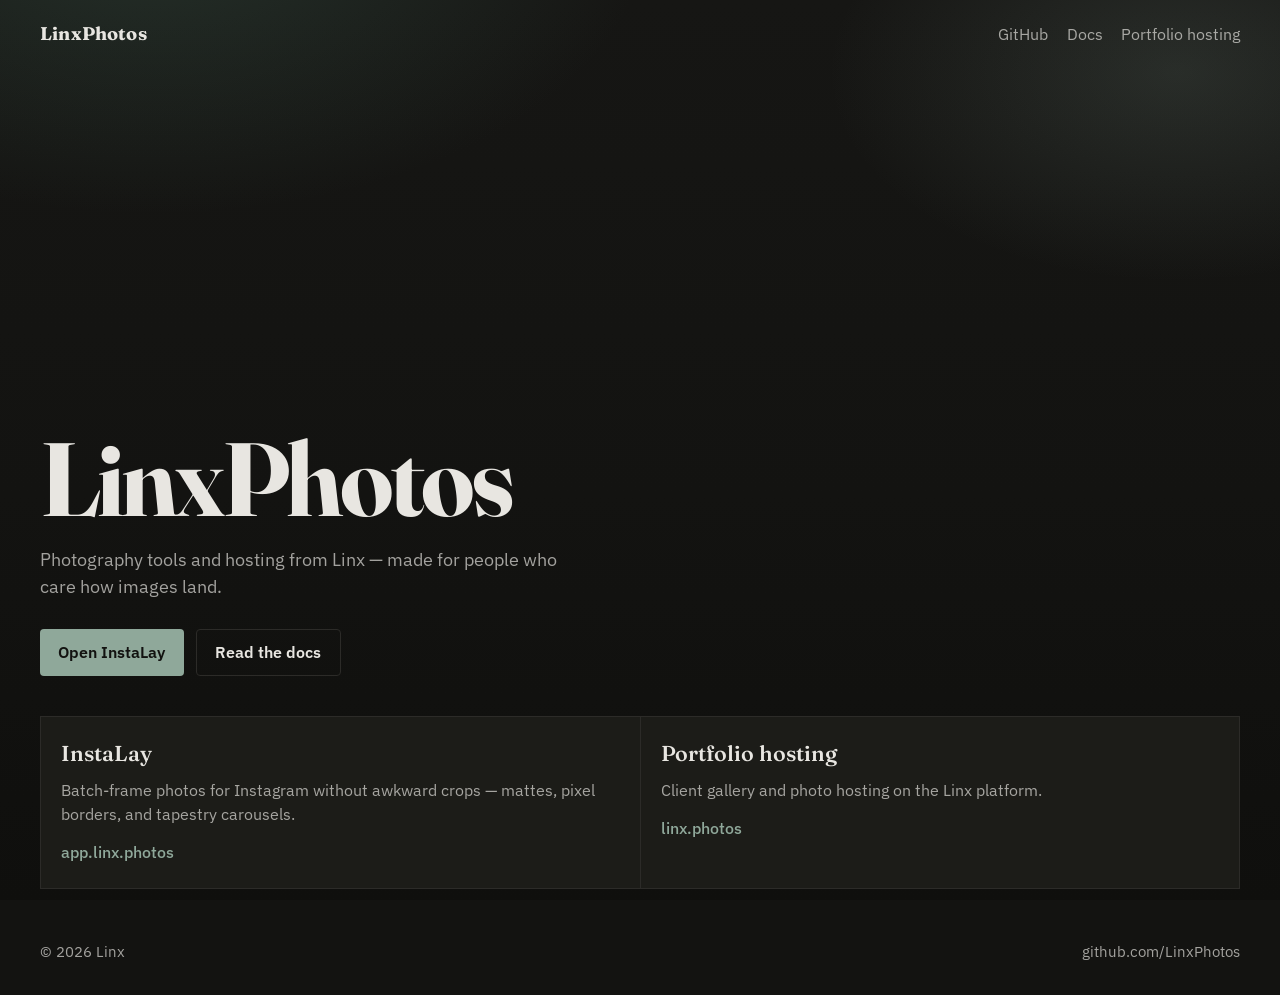
==== index.html @ cc9f1ec7 "Add LinxPhotos org homepage for GitHub Pages. Co-authored-by: Cursor <cursoragent@cursor.com>" ====
<!DOCTYPE html>
<html lang="en">
  <head>
    <meta charset="utf-8" />
    <meta name="viewport" content="width=device-width, initial-scale=1" />
    <meta
      name="description"
      content="LinxPhotos — photography tools and hosting from Linx."
    />
    <title>LinxPhotos</title>
    <link rel="icon" href="./favicon.svg" type="image/svg+xml" />
    <link rel="preconnect" href="https://fonts.googleapis.com" />
    <link rel="preconnect" href="https://fonts.gstatic.com" crossorigin />
    <link
      href="https://fonts.googleapis.com/css2?family=Fraunces:opsz,wght@9..144,560;9..144,700&family=IBM+Plex+Sans:wght@400;500;600&display=swap"
      rel="stylesheet"
    />
    <link rel="stylesheet" href="./styles.css" />
  </head>
  <body>
    <div class="atmosphere" aria-hidden="true"></div>
    <header class="top">
      <p class="mark">LinxPhotos</p>
      <nav>
        <a href="https://github.com/LinxPhotos">GitHub</a>
        <a href="https://docs.linx.photos/">Docs</a>
        <a href="https://linx.photos/">Portfolio hosting</a>
      </nav>
    </header>

    <main class="hero">
      <h1>LinxPhotos</h1>
      <p class="lede">
        Photography tools and hosting from Linx — made for people who care how
        images land.
      </p>
      <div class="cta">
        <a class="btn primary" href="https://app.linx.photos/">Open InstaLay</a>
        <a class="btn ghost" href="https://docs.linx.photos/">Read the docs</a>
      </div>
    </main>

    <section class="products" aria-label="Products">
      <article class="product">
        <h2>InstaLay</h2>
        <p>
          Batch-frame photos for Instagram without awkward crops — mattes,
          pixel borders, and tapestry carousels.
        </p>
        <a href="https://app.linx.photos/">app.linx.photos</a>
      </article>
      <article class="product">
        <h2>Portfolio hosting</h2>
        <p>
          Client gallery and photo hosting on the Linx platform.
        </p>
        <a href="https://linx.photos/">linx.photos</a>
      </article>
    </section>

    <footer>
      <span>© <span id="y"></span> Linx</span>
      <a href="https://github.com/LinxPhotos">github.com/LinxPhotos</a>
    </footer>
    <script>
      document.getElementById("y").textContent = String(new Date().getFullYear());
    </script>
  </body>
</html>
---- styles.css ----
:root {
  --ink: #e8e6e1;
  --ink-dim: rgba(232, 230, 225, 0.68);
  --paper: #131311;
  --panel: #1c1c18;
  --line: #2c2b28;
  --accent: #8fa89a;
  --accent-deep: #3d5a4c;
  color-scheme: dark;
}

* {
  box-sizing: border-box;
}

html,
body {
  margin: 0;
  min-height: 100%;
}

body {
  position: relative;
  color: var(--ink);
  background: var(--paper);
  font-family: "IBM Plex Sans", "Segoe UI", sans-serif;
  line-height: 1.5;
}

.atmosphere {
  position: fixed;
  inset: 0;
  z-index: -1;
  background:
    radial-gradient(900px 520px at 12% -8%, rgba(61, 90, 76, 0.38), transparent 55%),
    radial-gradient(700px 420px at 92% 8%, rgba(143, 168, 154, 0.16), transparent 50%),
    linear-gradient(180deg, #161614 0%, var(--paper) 55%, #0f0f0d 100%);
}

.top {
  display: flex;
  flex-wrap: wrap;
  gap: 1rem 1.5rem;
  align-items: center;
  justify-content: space-between;
  padding: 1.25rem clamp(1.25rem, 4vw, 2.5rem);
}

.mark {
  margin: 0;
  font-family: Fraunces, Georgia, serif;
  font-size: 1.15rem;
  font-weight: 700;
  letter-spacing: 0.01em;
}

nav {
  display: flex;
  flex-wrap: wrap;
  gap: 0.85rem 1.15rem;
}

nav a,
footer a,
.product a {
  color: var(--ink-dim);
  text-decoration: none;
  text-underline-offset: 3px;
}

nav a:hover,
footer a:hover,
.product a:hover {
  color: var(--ink);
  text-decoration: underline;
}

.hero {
  min-height: min(72vh, 720px);
  display: flex;
  flex-direction: column;
  justify-content: flex-end;
  padding: clamp(3rem, 12vh, 7rem) clamp(1.25rem, 4vw, 2.5rem) 2.5rem;
  max-width: 920px;
}

.hero h1 {
  margin: 0;
  font-family: Fraunces, Georgia, serif;
  font-size: clamp(3.4rem, 11vw, 6.5rem);
  font-weight: 700;
  line-height: 0.95;
  letter-spacing: -0.03em;
}

.lede {
  margin: 1.15rem 0 0;
  max-width: 34rem;
  font-size: 1.12rem;
  color: var(--ink-dim);
}

.cta {
  display: flex;
  flex-wrap: wrap;
  gap: 0.75rem;
  margin-top: 1.75rem;
}

.btn {
  display: inline-flex;
  align-items: center;
  justify-content: center;
  min-height: 2.75rem;
  padding: 0.65rem 1.15rem;
  border-radius: 4px;
  font-weight: 600;
  text-decoration: none;
  transition: transform 160ms ease, background 160ms ease, color 160ms ease;
}

.btn:hover {
  transform: translateY(-1px);
}

.btn.primary {
  background: var(--accent);
  color: #121210;
}

.btn.primary:hover {
  background: #a4bdae;
}

.btn.ghost {
  border: 1px solid var(--line);
  color: var(--ink);
  background: transparent;
}

.btn.ghost:hover {
  border-color: var(--accent);
}

.products {
  display: grid;
  gap: 1px;
  grid-template-columns: repeat(auto-fit, minmax(260px, 1fr));
  margin: 0 clamp(1.25rem, 4vw, 2.5rem) 2rem;
  border: 1px solid var(--line);
  background: var(--line);
}

.product {
  padding: 1.35rem 1.25rem 1.5rem;
  background: var(--panel);
}

.product h2 {
  margin: 0 0 0.45rem;
  font-family: Fraunces, Georgia, serif;
  font-size: 1.35rem;
  font-weight: 560;
}

.product p {
  margin: 0 0 0.9rem;
  color: var(--ink-dim);
}

.product a {
  color: var(--accent);
  font-weight: 500;
}

footer {
  display: flex;
  flex-wrap: wrap;
  gap: 0.75rem 1.25rem;
  justify-content: space-between;
  padding: 1.25rem clamp(1.25rem, 4vw, 2.5rem) 2rem;
  color: var(--ink-dim);
  font-size: 0.92rem;
}

@media (prefers-reduced-motion: reduce) {
  .btn {
    transition: none;
  }

  .btn:hover {
    transform: none;
  }
}
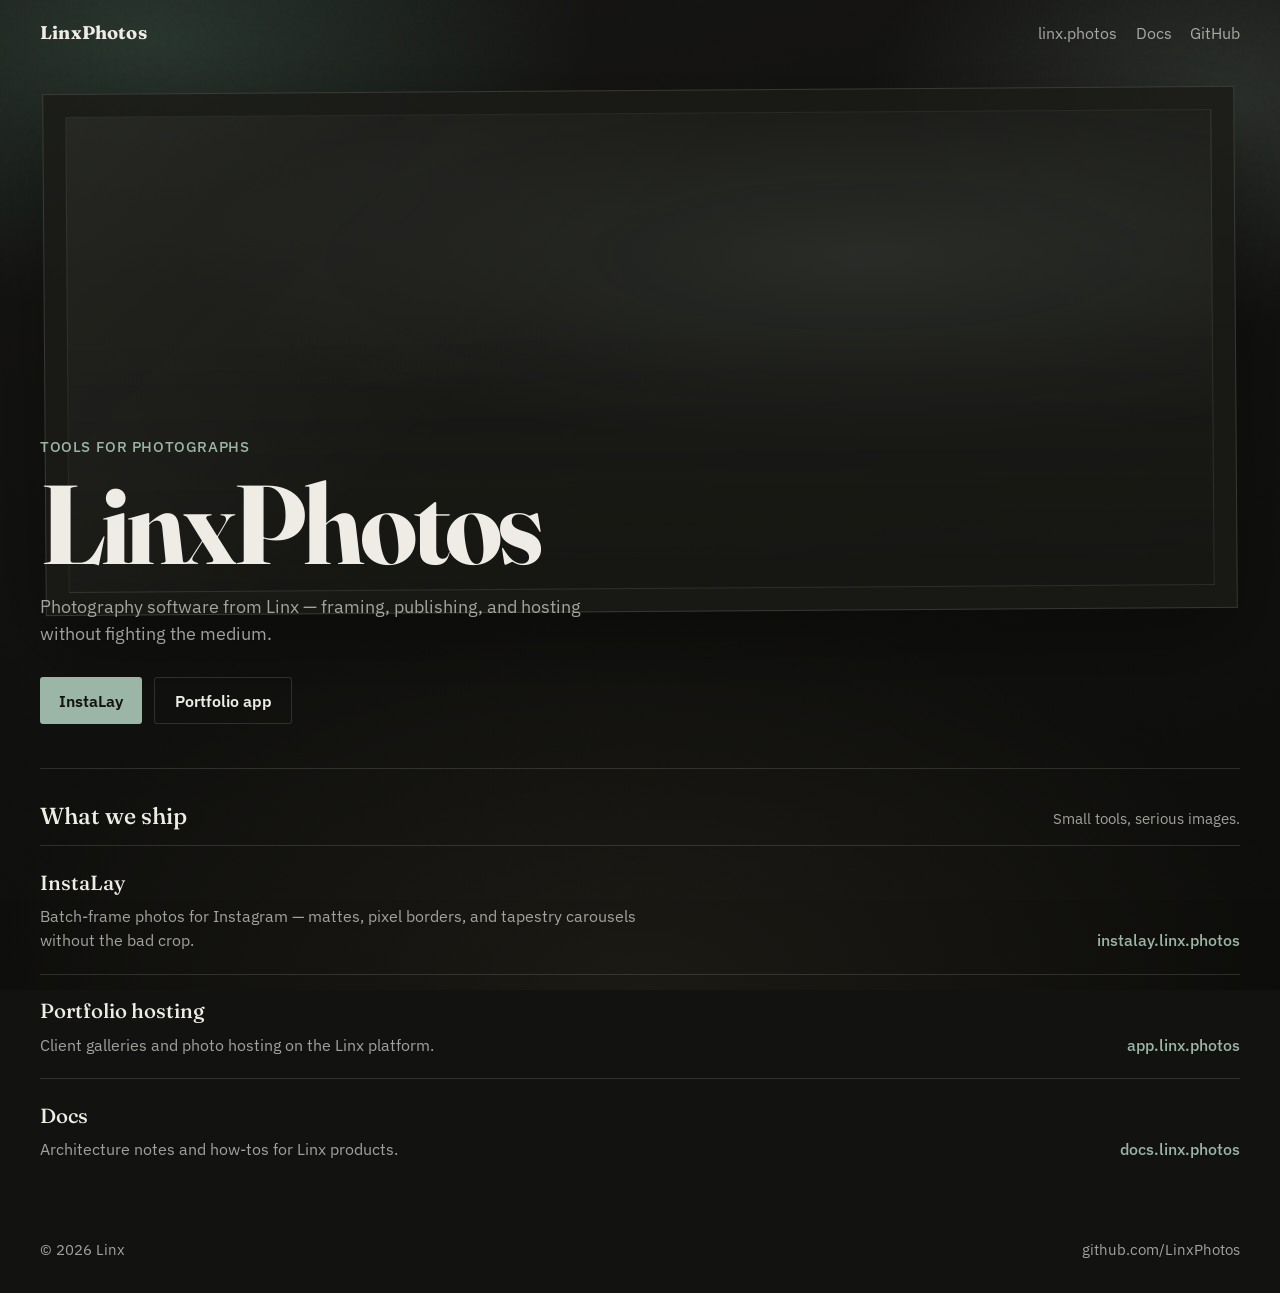
==== commit 97bc0e6f: "Remake LinxPhotos org homepage with matte stage and motion. Co-authored-by: Cursor <cursoragent@curs" ====
--- a/index.html
+++ b/index.html
@@ -7,63 +7,93 @@
       name="description"
       content="LinxPhotos — photography tools and hosting from Linx."
     />
+    <meta name="theme-color" content="#121210" />
     <title>LinxPhotos</title>
     <link rel="icon" href="./favicon.svg" type="image/svg+xml" />
     <link rel="preconnect" href="https://fonts.googleapis.com" />
     <link rel="preconnect" href="https://fonts.gstatic.com" crossorigin />
     <link
-      href="https://fonts.googleapis.com/css2?family=Fraunces:opsz,wght@9..144,560;9..144,700&family=IBM+Plex+Sans:wght@400;500;600&display=swap"
+      href="https://fonts.googleapis.com/css2?family=Fraunces:opsz,wght@9..144,500;9..144,700&family=IBM+Plex+Sans:wght@400;500;600&display=swap"
       rel="stylesheet"
     />
     <link rel="stylesheet" href="./styles.css" />
   </head>
   <body>
-    <div class="atmosphere" aria-hidden="true"></div>
+    <div class="stage" aria-hidden="true">
+      <div class="wash"></div>
+      <div class="grain"></div>
+      <div class="matte">
+        <div class="matte-inner"></div>
+      </div>
+    </div>
+
     <header class="top">
-      <p class="mark">LinxPhotos</p>
-      <nav>
+      <a class="mark" href="./">LinxPhotos</a>
+      <nav aria-label="Primary">
+        <a href="https://linx.photos/">linx.photos</a>
+        <a href="https://docs.linx.photos/">Docs</a>
         <a href="https://github.com/LinxPhotos">GitHub</a>
-        <a href="https://docs.linx.photos/">Docs</a>
-        <a href="https://linx.photos/">Portfolio hosting</a>
       </nav>
     </header>
 
-    <main class="hero">
-      <h1>LinxPhotos</h1>
-      <p class="lede">
-        Photography tools and hosting from Linx — made for people who care how
-        images land.
-      </p>
-      <div class="cta">
-        <a class="btn primary" href="https://app.linx.photos/">Open InstaLay</a>
-        <a class="btn ghost" href="https://docs.linx.photos/">Read the docs</a>
-      </div>
+    <main>
+      <section class="hero">
+        <p class="eyebrow reveal" style="--d: 0ms">Tools for photographs</p>
+        <h1 class="reveal" style="--d: 80ms">LinxPhotos</h1>
+        <p class="lede reveal" style="--d: 160ms">
+          Photography software from Linx — framing, publishing, and hosting
+          without fighting the medium.
+        </p>
+        <div class="cta reveal" style="--d: 240ms">
+          <a class="btn primary" href="https://instalay.linx.photos/">InstaLay</a>
+          <a class="btn ghost" href="https://app.linx.photos/">Portfolio app</a>
+        </div>
+      </section>
+
+      <section class="catalog" aria-label="Products">
+        <div class="catalog-head reveal" style="--d: 320ms">
+          <h2>What we ship</h2>
+          <p>Small tools, serious images.</p>
+        </div>
+        <ul class="catalog-list">
+          <li class="reveal" style="--d: 380ms">
+            <div>
+              <h3>InstaLay</h3>
+              <p>
+                Batch-frame photos for Instagram — mattes, pixel borders, and
+                tapestry carousels without the bad crop.
+              </p>
+            </div>
+            <a href="https://instalay.linx.photos/">instalay.linx.photos</a>
+          </li>
+          <li class="reveal" style="--d: 450ms">
+            <div>
+              <h3>Portfolio hosting</h3>
+              <p>
+                Client galleries and photo hosting on the Linx platform.
+              </p>
+            </div>
+            <a href="https://app.linx.photos/">app.linx.photos</a>
+          </li>
+          <li class="reveal" style="--d: 520ms">
+            <div>
+              <h3>Docs</h3>
+              <p>Architecture notes and how-tos for Linx products.</p>
+            </div>
+            <a href="https://docs.linx.photos/">docs.linx.photos</a>
+          </li>
+        </ul>
+      </section>
     </main>
-
-    <section class="products" aria-label="Products">
-      <article class="product">
-        <h2>InstaLay</h2>
-        <p>
-          Batch-frame photos for Instagram without awkward crops — mattes,
-          pixel borders, and tapestry carousels.
-        </p>
-        <a href="https://app.linx.photos/">app.linx.photos</a>
-      </article>
-      <article class="product">
-        <h2>Portfolio hosting</h2>
-        <p>
-          Client gallery and photo hosting on the Linx platform.
-        </p>
-        <a href="https://linx.photos/">linx.photos</a>
-      </article>
-    </section>
 
     <footer>
       <span>© <span id="y"></span> Linx</span>
       <a href="https://github.com/LinxPhotos">github.com/LinxPhotos</a>
     </footer>
+
     <script>
       document.getElementById("y").textContent = String(new Date().getFullYear());
+      document.documentElement.classList.add("ready");
     </script>
   </body>
 </html>
--- a/styles.css
+++ b/styles.css
@@ -1,11 +1,11 @@
 :root {
-  --ink: #e8e6e1;
-  --ink-dim: rgba(232, 230, 225, 0.68);
-  --paper: #131311;
-  --panel: #1c1c18;
-  --line: #2c2b28;
-  --accent: #8fa89a;
+  --ink: #efece6;
+  --ink-dim: rgba(239, 236, 230, 0.66);
+  --paper: #121210;
+  --line: rgba(239, 236, 230, 0.14);
+  --accent: #9bb5a6;
   --accent-deep: #3d5a4c;
+  --matte: #1a1a16;
   color-scheme: dark;
 }
 
@@ -25,16 +25,55 @@
   background: var(--paper);
   font-family: "IBM Plex Sans", "Segoe UI", sans-serif;
   line-height: 1.5;
-}
-
-.atmosphere {
+  overflow-x: hidden;
+}
+
+/* Full-bleed photographic stage behind the first viewport */
+.stage {
   position: fixed;
   inset: 0;
   z-index: -1;
+  pointer-events: none;
+}
+
+.wash {
+  position: absolute;
+  inset: -10%;
   background:
-    radial-gradient(900px 520px at 12% -8%, rgba(61, 90, 76, 0.38), transparent 55%),
-    radial-gradient(700px 420px at 92% 8%, rgba(143, 168, 154, 0.16), transparent 50%),
-    linear-gradient(180deg, #161614 0%, var(--paper) 55%, #0f0f0d 100%);
+    radial-gradient(48% 42% at 18% 12%, rgba(61, 90, 76, 0.45), transparent 60%),
+    radial-gradient(40% 36% at 88% 18%, rgba(155, 181, 166, 0.18), transparent 58%),
+    radial-gradient(60% 50% at 50% 100%, rgba(40, 36, 28, 0.55), transparent 70%),
+    linear-gradient(165deg, #171614 0%, #10100e 45%, #0c0c0a 100%);
+  animation: drift 22s ease-in-out infinite alternate;
+}
+
+.grain {
+  position: absolute;
+  inset: 0;
+  opacity: 0.22;
+  mix-blend-mode: overlay;
+  background-image: url("data:image/svg+xml,%3Csvg viewBox='0 0 200 200' xmlns='http://www.w3.org/2000/svg'%3E%3Cfilter id='n'%3E%3CfeTurbulence type='fractalNoise' baseFrequency='0.85' numOctaves='4' stitchTiles='stitch'/%3E%3C/filter%3E%3Crect width='100%25' height='100%25' filter='url(%23n)' opacity='0.55'/%3E%3C/svg%3E");
+}
+
+.matte {
+  position: absolute;
+  inset: clamp(4.5rem, 10vh, 7rem) clamp(1rem, 4vw, 2.75rem) auto;
+  height: min(58vh, 560px);
+  border: 1px solid var(--line);
+  background: color-mix(in srgb, var(--matte) 82%, transparent);
+  box-shadow: 0 30px 80px rgba(0, 0, 0, 0.35);
+  transform: rotate(-0.4deg);
+  animation: settle 1.1s cubic-bezier(0.2, 0.8, 0.2, 1) both;
+}
+
+.matte-inner {
+  position: absolute;
+  inset: clamp(0.85rem, 2vw, 1.35rem);
+  border: 1px solid rgba(239, 236, 230, 0.08);
+  background:
+    linear-gradient(135deg, rgba(239, 236, 230, 0.05), transparent 42%),
+    linear-gradient(0deg, rgba(18, 18, 16, 0.35), transparent 55%),
+    radial-gradient(120% 80% at 70% 30%, rgba(155, 181, 166, 0.12), transparent 50%);
 }
 
 .top {
@@ -43,7 +82,7 @@
   gap: 1rem 1.5rem;
   align-items: center;
   justify-content: space-between;
-  padding: 1.25rem clamp(1.25rem, 4vw, 2.5rem);
+  padding: 1.2rem clamp(1.25rem, 4vw, 2.5rem);
 }
 
 .mark {
@@ -52,6 +91,8 @@
   font-size: 1.15rem;
   font-weight: 700;
   letter-spacing: 0.01em;
+  color: var(--ink);
+  text-decoration: none;
 }
 
 nav {
@@ -61,40 +102,47 @@
 }
 
 nav a,
-footer a,
-.product a {
+footer a {
   color: var(--ink-dim);
   text-decoration: none;
   text-underline-offset: 3px;
 }
 
 nav a:hover,
-footer a:hover,
-.product a:hover {
+footer a:hover {
   color: var(--ink);
   text-decoration: underline;
 }
 
 .hero {
-  min-height: min(72vh, 720px);
+  min-height: min(78vh, 780px);
   display: flex;
   flex-direction: column;
   justify-content: flex-end;
-  padding: clamp(3rem, 12vh, 7rem) clamp(1.25rem, 4vw, 2.5rem) 2.5rem;
-  max-width: 920px;
+  padding: clamp(3rem, 14vh, 8rem) clamp(1.25rem, 4vw, 2.5rem) 2.75rem;
+  max-width: 980px;
+}
+
+.eyebrow {
+  margin: 0 0 0.85rem;
+  font-size: 0.92rem;
+  letter-spacing: 0.04em;
+  text-transform: uppercase;
+  color: var(--accent);
+  font-weight: 500;
 }
 
 .hero h1 {
   margin: 0;
   font-family: Fraunces, Georgia, serif;
-  font-size: clamp(3.4rem, 11vw, 6.5rem);
+  font-size: clamp(3.6rem, 12vw, 7rem);
   font-weight: 700;
-  line-height: 0.95;
-  letter-spacing: -0.03em;
+  line-height: 0.92;
+  letter-spacing: -0.035em;
 }
 
 .lede {
-  margin: 1.15rem 0 0;
+  margin: 1.2rem 0 0;
   max-width: 34rem;
   font-size: 1.12rem;
   color: var(--ink-dim);
@@ -104,19 +152,23 @@
   display: flex;
   flex-wrap: wrap;
   gap: 0.75rem;
-  margin-top: 1.75rem;
+  margin-top: 1.85rem;
 }
 
 .btn {
   display: inline-flex;
   align-items: center;
   justify-content: center;
-  min-height: 2.75rem;
-  padding: 0.65rem 1.15rem;
-  border-radius: 4px;
+  min-height: 2.8rem;
+  padding: 0.65rem 1.2rem;
+  border-radius: 3px;
   font-weight: 600;
   text-decoration: none;
-  transition: transform 160ms ease, background 160ms ease, color 160ms ease;
+  transition:
+    transform 180ms ease,
+    background 180ms ease,
+    border-color 180ms ease,
+    color 180ms ease;
 }
 
 .btn:hover {
@@ -129,48 +181,85 @@
 }
 
 .btn.primary:hover {
-  background: #a4bdae;
+  background: #b0c8ba;
 }
 
 .btn.ghost {
   border: 1px solid var(--line);
   color: var(--ink);
-  background: transparent;
+  background: rgba(18, 18, 16, 0.35);
+  backdrop-filter: blur(6px);
 }
 
 .btn.ghost:hover {
   border-color: var(--accent);
 }
 
-.products {
+.catalog {
+  margin: 0 clamp(1.25rem, 4vw, 2.5rem) 2.5rem;
+  padding-top: 0.5rem;
+  border-top: 1px solid var(--line);
+}
+
+.catalog-head {
+  display: flex;
+  flex-wrap: wrap;
+  gap: 0.5rem 1.25rem;
+  align-items: baseline;
+  justify-content: space-between;
+  padding: 1.35rem 0 0.75rem;
+}
+
+.catalog-head h2 {
+  margin: 0;
+  font-family: Fraunces, Georgia, serif;
+  font-size: 1.45rem;
+  font-weight: 500;
+}
+
+.catalog-head p {
+  margin: 0;
+  color: var(--ink-dim);
+  font-size: 0.95rem;
+}
+
+.catalog-list {
+  list-style: none;
+  margin: 0;
+  padding: 0;
+}
+
+.catalog-list li {
   display: grid;
-  gap: 1px;
-  grid-template-columns: repeat(auto-fit, minmax(260px, 1fr));
-  margin: 0 clamp(1.25rem, 4vw, 2.5rem) 2rem;
-  border: 1px solid var(--line);
-  background: var(--line);
-}
-
-.product {
-  padding: 1.35rem 1.25rem 1.5rem;
-  background: var(--panel);
-}
-
-.product h2 {
-  margin: 0 0 0.45rem;
+  grid-template-columns: 1fr auto;
+  gap: 1rem 1.5rem;
+  align-items: end;
+  padding: 1.35rem 0;
+  border-top: 1px solid var(--line);
+}
+
+.catalog-list h3 {
+  margin: 0 0 0.35rem;
   font-family: Fraunces, Georgia, serif;
-  font-size: 1.35rem;
-  font-weight: 560;
-}
-
-.product p {
-  margin: 0 0 0.9rem;
-  color: var(--ink-dim);
-}
-
-.product a {
+  font-size: 1.28rem;
+  font-weight: 500;
+}
+
+.catalog-list p {
+  margin: 0;
+  max-width: 38rem;
+  color: var(--ink-dim);
+}
+
+.catalog-list > li > a {
   color: var(--accent);
+  text-decoration: none;
   font-weight: 500;
+  white-space: nowrap;
+}
+
+.catalog-list > li > a:hover {
+  text-decoration: underline;
 }
 
 footer {
@@ -178,14 +267,71 @@
   flex-wrap: wrap;
   gap: 0.75rem 1.25rem;
   justify-content: space-between;
-  padding: 1.25rem clamp(1.25rem, 4vw, 2.5rem) 2rem;
+  padding: 1rem clamp(1.25rem, 4vw, 2.5rem) 2rem;
   color: var(--ink-dim);
   font-size: 0.92rem;
 }
 
+.reveal {
+  opacity: 0;
+  transform: translateY(14px);
+}
+
+html.ready .reveal {
+  animation: rise 700ms cubic-bezier(0.2, 0.8, 0.2, 1) both;
+  animation-delay: var(--d, 0ms);
+}
+
+@keyframes rise {
+  to {
+    opacity: 1;
+    transform: none;
+  }
+}
+
+@keyframes drift {
+  from {
+    transform: translate3d(0, 0, 0) scale(1);
+  }
+  to {
+    transform: translate3d(-1.5%, 1%, 0) scale(1.03);
+  }
+}
+
+@keyframes settle {
+  from {
+    opacity: 0;
+    transform: translateY(18px) rotate(-0.4deg);
+  }
+  to {
+    opacity: 1;
+    transform: translateY(0) rotate(-0.4deg);
+  }
+}
+
+@media (max-width: 720px) {
+  .matte {
+    height: min(42vh, 360px);
+  }
+
+  .catalog-list li {
+    grid-template-columns: 1fr;
+    align-items: start;
+  }
+}
+
 @media (prefers-reduced-motion: reduce) {
+  .wash,
+  .matte,
+  html.ready .reveal,
   .btn {
+    animation: none !important;
     transition: none;
+  }
+
+  .reveal {
+    opacity: 1;
+    transform: none;
   }
 
   .btn:hover {
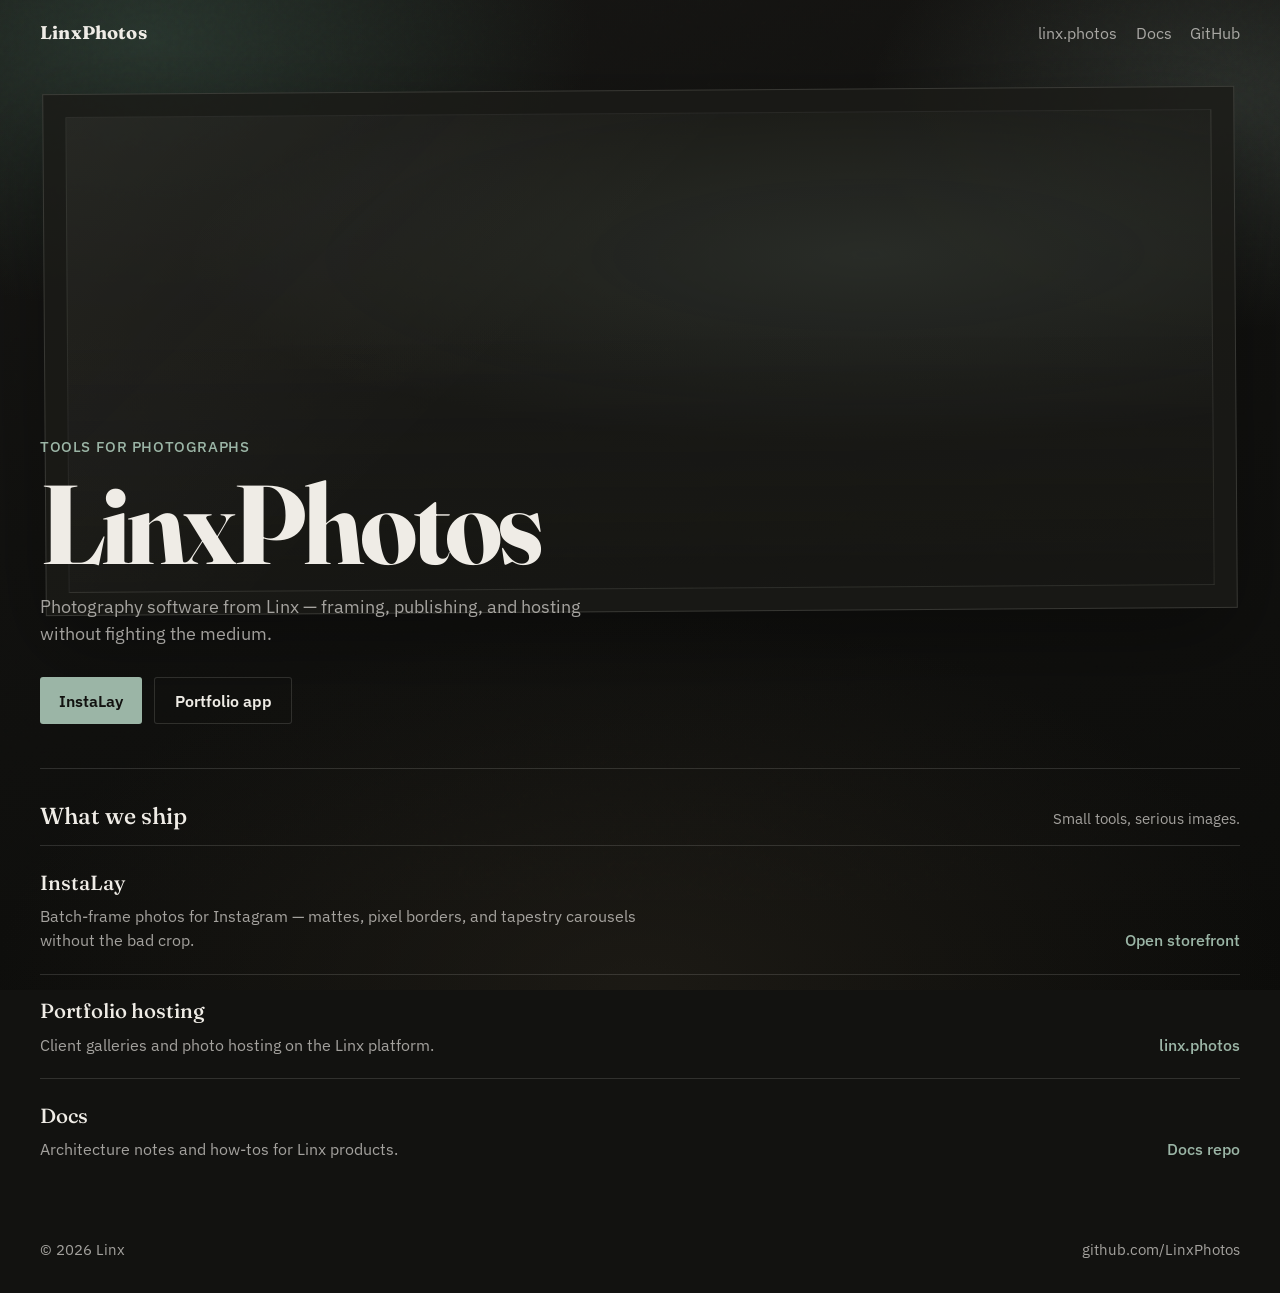
==== commit 48ce8bae: "Fix product links to live hosts and harden reveal animations. Co-authored-by: Cursor <cursoragent@cu" ====
--- a/index.html
+++ b/index.html
@@ -31,32 +31,32 @@
       <a class="mark" href="./">LinxPhotos</a>
       <nav aria-label="Primary">
         <a href="https://linx.photos/">linx.photos</a>
-        <a href="https://docs.linx.photos/">Docs</a>
+        <a href="https://github.com/LinxPhotos/docs.linx.photos">Docs</a>
         <a href="https://github.com/LinxPhotos">GitHub</a>
       </nav>
     </header>
 
     <main>
       <section class="hero">
-        <p class="eyebrow reveal" style="--d: 0ms">Tools for photographs</p>
-        <h1 class="reveal" style="--d: 80ms">LinxPhotos</h1>
-        <p class="lede reveal" style="--d: 160ms">
+        <p class="eyebrow reveal" data-delay="0">Tools for photographs</p>
+        <h1 class="reveal" data-delay="80">LinxPhotos</h1>
+        <p class="lede reveal" data-delay="160">
           Photography software from Linx — framing, publishing, and hosting
           without fighting the medium.
         </p>
-        <div class="cta reveal" style="--d: 240ms">
-          <a class="btn primary" href="https://instalay.linx.photos/">InstaLay</a>
-          <a class="btn ghost" href="https://app.linx.photos/">Portfolio app</a>
+        <div class="cta reveal" data-delay="240">
+          <a class="btn primary" href="https://linxphotos.github.io/insta-lay/">InstaLay</a>
+          <a class="btn ghost" href="https://linx.photos/">Portfolio app</a>
         </div>
       </section>
 
       <section class="catalog" aria-label="Products">
-        <div class="catalog-head reveal" style="--d: 320ms">
+        <div class="catalog-head reveal" data-delay="320">
           <h2>What we ship</h2>
           <p>Small tools, serious images.</p>
         </div>
         <ul class="catalog-list">
-          <li class="reveal" style="--d: 380ms">
+          <li class="reveal" data-delay="380">
             <div>
               <h3>InstaLay</h3>
               <p>
@@ -64,23 +64,23 @@
                 tapestry carousels without the bad crop.
               </p>
             </div>
-            <a href="https://instalay.linx.photos/">instalay.linx.photos</a>
+            <a href="https://linxphotos.github.io/insta-lay/">Open storefront</a>
           </li>
-          <li class="reveal" style="--d: 450ms">
+          <li class="reveal" data-delay="450">
             <div>
               <h3>Portfolio hosting</h3>
               <p>
                 Client galleries and photo hosting on the Linx platform.
               </p>
             </div>
-            <a href="https://app.linx.photos/">app.linx.photos</a>
+            <a href="https://linx.photos/">linx.photos</a>
           </li>
-          <li class="reveal" style="--d: 520ms">
+          <li class="reveal" data-delay="520">
             <div>
               <h3>Docs</h3>
               <p>Architecture notes and how-tos for Linx products.</p>
             </div>
-            <a href="https://docs.linx.photos/">docs.linx.photos</a>
+            <a href="https://github.com/LinxPhotos/docs.linx.photos">Docs repo</a>
           </li>
         </ul>
       </section>
@@ -93,6 +93,9 @@
 
     <script>
       document.getElementById("y").textContent = String(new Date().getFullYear());
+      document.querySelectorAll(".reveal[data-delay]").forEach(function (el) {
+        el.style.setProperty("--d", el.getAttribute("data-delay") + "ms");
+      });
       document.documentElement.classList.add("ready");
     </script>
   </body>
--- a/styles.css
+++ b/styles.css
@@ -60,7 +60,7 @@
   inset: clamp(4.5rem, 10vh, 7rem) clamp(1rem, 4vw, 2.75rem) auto;
   height: min(58vh, 560px);
   border: 1px solid var(--line);
-  background: color-mix(in srgb, var(--matte) 82%, transparent);
+  background: rgba(26, 26, 22, 0.82);
   box-shadow: 0 30px 80px rgba(0, 0, 0, 0.35);
   transform: rotate(-0.4deg);
   animation: settle 1.1s cubic-bezier(0.2, 0.8, 0.2, 1) both;
@@ -273,8 +273,9 @@
 }
 
 .reveal {
-  opacity: 0;
-  transform: translateY(14px);
+  /* Visible by default — animation is progressive enhancement */
+  opacity: 1;
+  transform: none;
 }
 
 html.ready .reveal {
@@ -283,6 +284,10 @@
 }
 
 @keyframes rise {
+  from {
+    opacity: 0;
+    transform: translateY(14px);
+  }
   to {
     opacity: 1;
     transform: none;
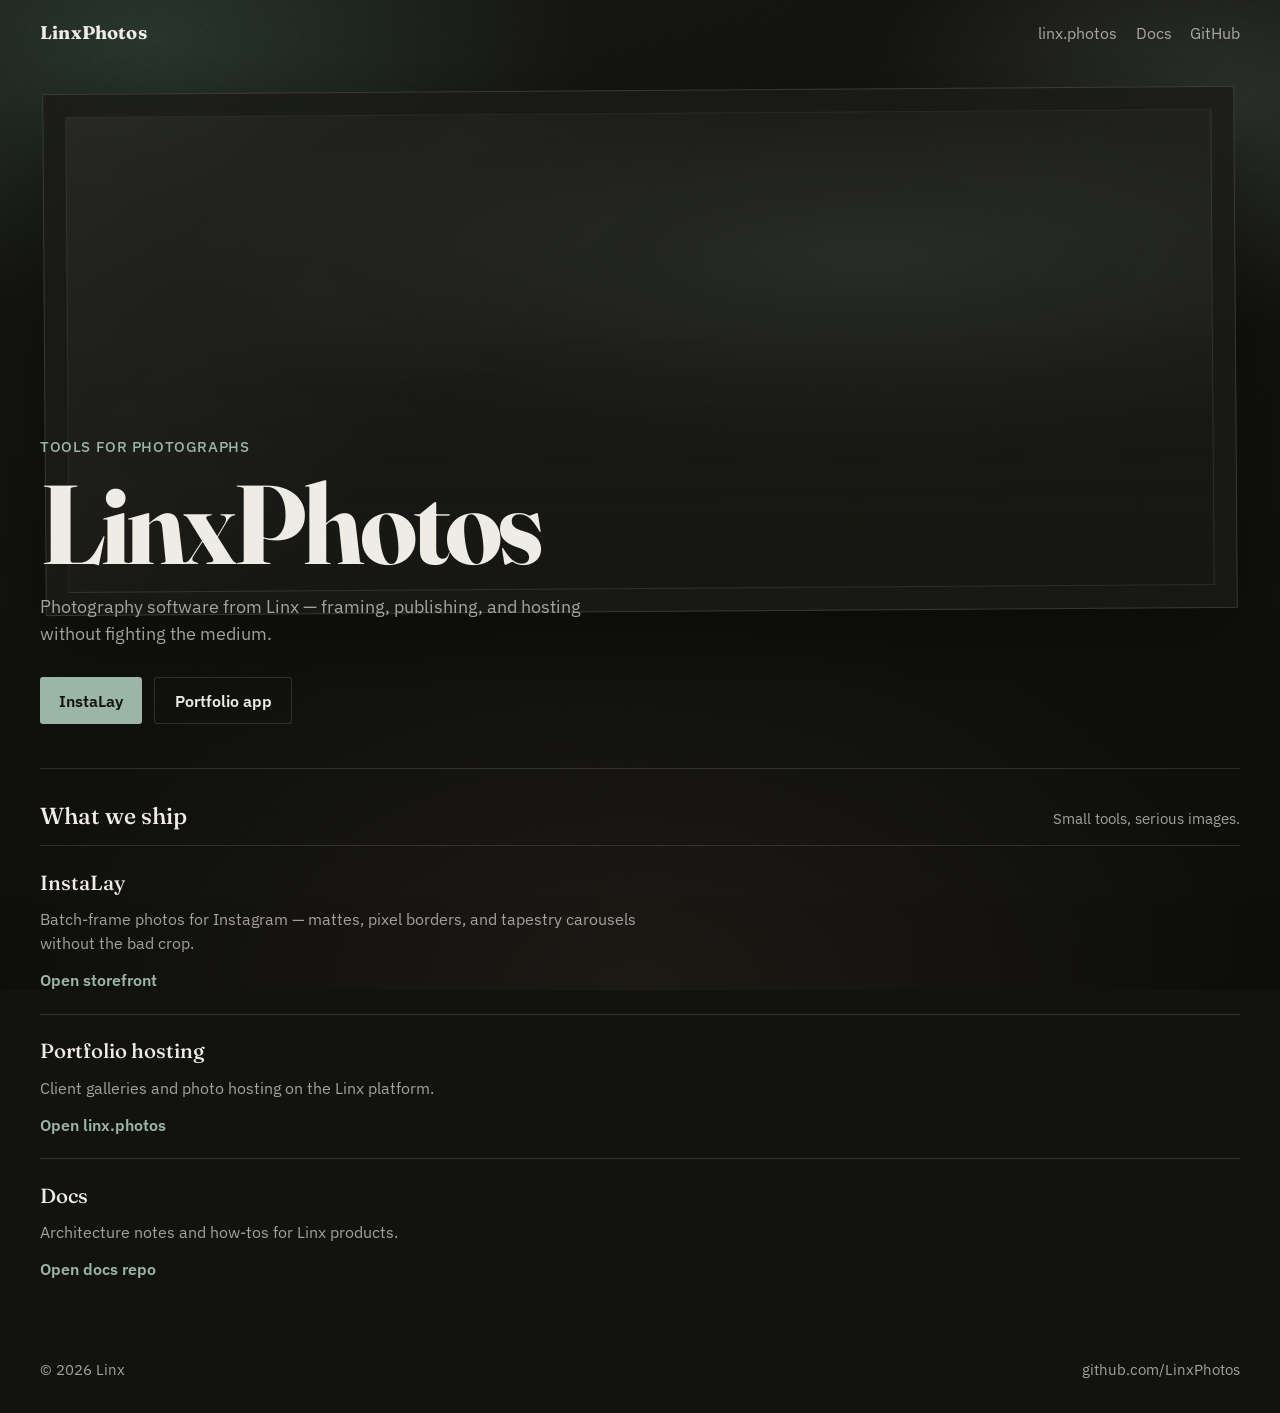
==== commit 84c2261a: "Fix What we ship catalog layout: drop delayed hide animation. Co-authored-by: Cursor <cursoragent@cu" ====
--- a/index.html
+++ b/index.html
@@ -51,36 +51,30 @@
       </section>
 
       <section class="catalog" aria-label="Products">
-        <div class="catalog-head reveal" data-delay="320">
+        <div class="catalog-head">
           <h2>What we ship</h2>
           <p>Small tools, serious images.</p>
         </div>
         <ul class="catalog-list">
-          <li class="reveal" data-delay="380">
-            <div>
-              <h3>InstaLay</h3>
-              <p>
-                Batch-frame photos for Instagram — mattes, pixel borders, and
-                tapestry carousels without the bad crop.
-              </p>
-            </div>
-            <a href="https://linxphotos.github.io/insta-lay/">Open storefront</a>
+          <li>
+            <h3>InstaLay</h3>
+            <p>
+              Batch-frame photos for Instagram — mattes, pixel borders, and
+              tapestry carousels without the bad crop.
+            </p>
+            <a class="catalog-link" href="https://linxphotos.github.io/insta-lay/">Open storefront</a>
           </li>
-          <li class="reveal" data-delay="450">
-            <div>
-              <h3>Portfolio hosting</h3>
-              <p>
-                Client galleries and photo hosting on the Linx platform.
-              </p>
-            </div>
-            <a href="https://linx.photos/">linx.photos</a>
+          <li>
+            <h3>Portfolio hosting</h3>
+            <p>
+              Client galleries and photo hosting on the Linx platform.
+            </p>
+            <a class="catalog-link" href="https://linx.photos/">Open linx.photos</a>
           </li>
-          <li class="reveal" data-delay="520">
-            <div>
-              <h3>Docs</h3>
-              <p>Architecture notes and how-tos for Linx products.</p>
-            </div>
-            <a href="https://github.com/LinxPhotos/docs.linx.photos">Docs repo</a>
+          <li>
+            <h3>Docs</h3>
+            <p>Architecture notes and how-tos for Linx products.</p>
+            <a class="catalog-link" href="https://github.com/LinxPhotos/docs.linx.photos">Open docs repo</a>
           </li>
         </ul>
       </section>
--- a/styles.css
+++ b/styles.css
@@ -196,6 +196,8 @@
 }
 
 .catalog {
+  position: relative;
+  z-index: 1;
   margin: 0 clamp(1.25rem, 4vw, 2.5rem) 2.5rem;
   padding-top: 0.5rem;
   border-top: 1px solid var(--line);
@@ -227,19 +229,21 @@
   list-style: none;
   margin: 0;
   padding: 0;
+  display: flex;
+  flex-direction: column;
 }
 
 .catalog-list li {
-  display: grid;
-  grid-template-columns: 1fr auto;
-  gap: 1rem 1.5rem;
-  align-items: end;
+  display: flex;
+  flex-direction: column;
+  align-items: flex-start;
+  gap: 0.55rem;
   padding: 1.35rem 0;
   border-top: 1px solid var(--line);
 }
 
 .catalog-list h3 {
-  margin: 0 0 0.35rem;
+  margin: 0;
   font-family: Fraunces, Georgia, serif;
   font-size: 1.28rem;
   font-weight: 500;
@@ -247,18 +251,20 @@
 
 .catalog-list p {
   margin: 0;
-  max-width: 38rem;
-  color: var(--ink-dim);
-}
-
-.catalog-list > li > a {
+  max-width: 40rem;
+  color: var(--ink-dim);
+}
+
+.catalog-link {
+  display: inline-flex;
+  align-items: center;
+  margin-top: 0.25rem;
   color: var(--accent);
   text-decoration: none;
-  font-weight: 500;
-  white-space: nowrap;
-}
-
-.catalog-list > li > a:hover {
+  font-weight: 600;
+}
+
+.catalog-link:hover {
   text-decoration: underline;
 }
 
@@ -279,7 +285,7 @@
 }
 
 html.ready .reveal {
-  animation: rise 700ms cubic-bezier(0.2, 0.8, 0.2, 1) both;
+  animation: rise 700ms cubic-bezier(0.2, 0.8, 0.2, 1) forwards;
   animation-delay: var(--d, 0ms);
 }
 
@@ -317,11 +323,6 @@
 @media (max-width: 720px) {
   .matte {
     height: min(42vh, 360px);
-  }
-
-  .catalog-list li {
-    grid-template-columns: 1fr;
-    align-items: start;
   }
 }
 
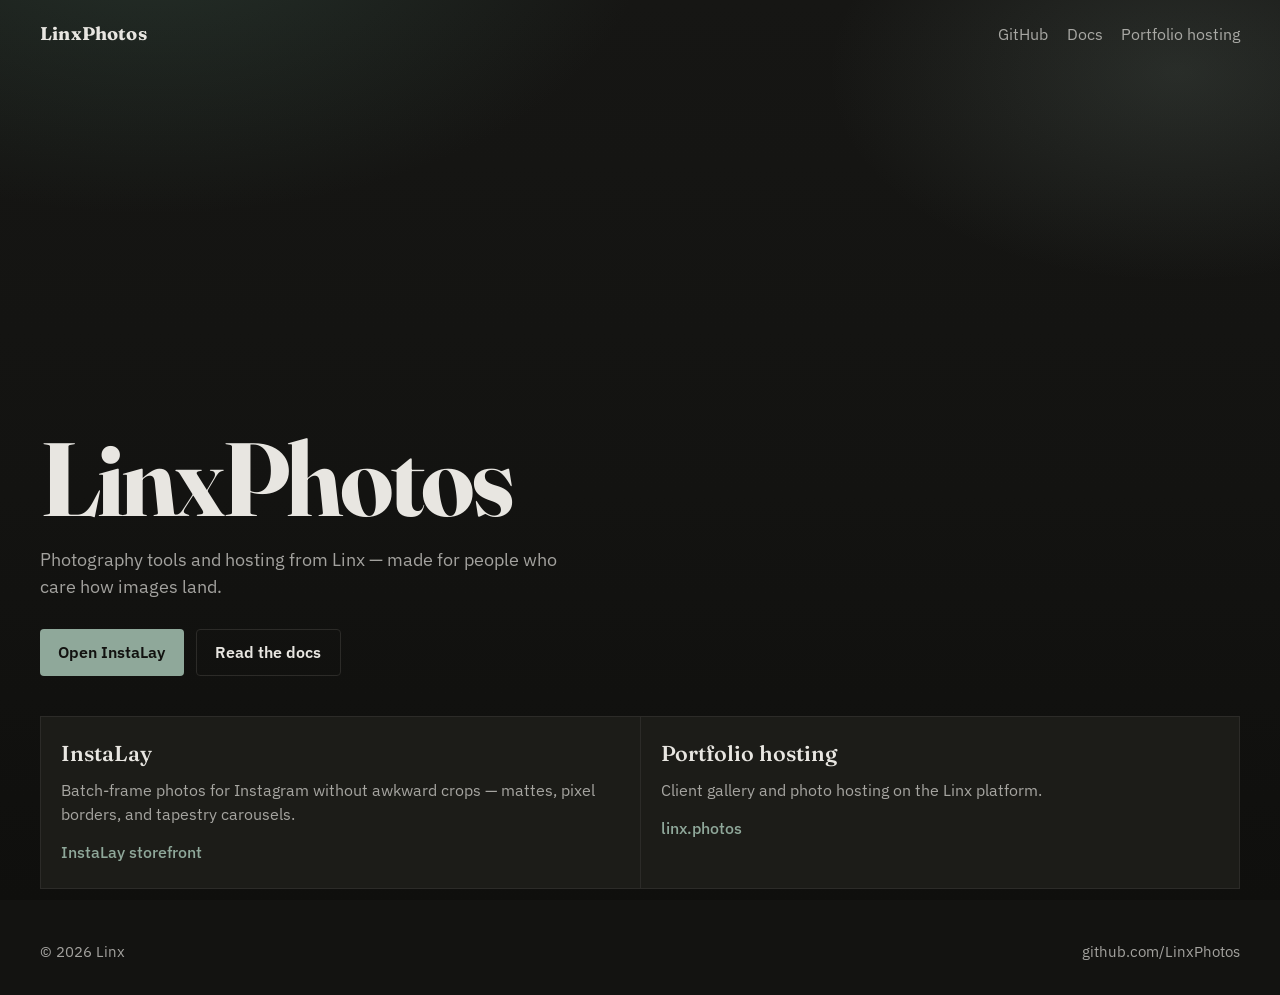
==== commit 9f09dbc7: "Restore original LinxPhotos homepage style; keep working links. Co-authored-by: Cursor <cursoragent@" ====
--- a/index.html
+++ b/index.html
@@ -7,90 +7,63 @@
       name="description"
       content="LinxPhotos — photography tools and hosting from Linx."
     />
-    <meta name="theme-color" content="#121210" />
     <title>LinxPhotos</title>
     <link rel="icon" href="./favicon.svg" type="image/svg+xml" />
     <link rel="preconnect" href="https://fonts.googleapis.com" />
     <link rel="preconnect" href="https://fonts.gstatic.com" crossorigin />
     <link
-      href="https://fonts.googleapis.com/css2?family=Fraunces:opsz,wght@9..144,500;9..144,700&family=IBM+Plex+Sans:wght@400;500;600&display=swap"
+      href="https://fonts.googleapis.com/css2?family=Fraunces:opsz,wght@9..144,560;9..144,700&family=IBM+Plex+Sans:wght@400;500;600&display=swap"
       rel="stylesheet"
     />
     <link rel="stylesheet" href="./styles.css" />
   </head>
   <body>
-    <div class="stage" aria-hidden="true">
-      <div class="wash"></div>
-      <div class="grain"></div>
-      <div class="matte">
-        <div class="matte-inner"></div>
-      </div>
-    </div>
-
+    <div class="atmosphere" aria-hidden="true"></div>
     <header class="top">
-      <a class="mark" href="./">LinxPhotos</a>
-      <nav aria-label="Primary">
-        <a href="https://linx.photos/">linx.photos</a>
+      <p class="mark">LinxPhotos</p>
+      <nav>
+        <a href="https://github.com/LinxPhotos">GitHub</a>
         <a href="https://github.com/LinxPhotos/docs.linx.photos">Docs</a>
-        <a href="https://github.com/LinxPhotos">GitHub</a>
+        <a href="https://linx.photos/">Portfolio hosting</a>
       </nav>
     </header>
 
-    <main>
-      <section class="hero">
-        <p class="eyebrow reveal" data-delay="0">Tools for photographs</p>
-        <h1 class="reveal" data-delay="80">LinxPhotos</h1>
-        <p class="lede reveal" data-delay="160">
-          Photography software from Linx — framing, publishing, and hosting
-          without fighting the medium.
+    <main class="hero">
+      <h1>LinxPhotos</h1>
+      <p class="lede">
+        Photography tools and hosting from Linx — made for people who care how
+        images land.
+      </p>
+      <div class="cta">
+        <a class="btn primary" href="https://linxphotos.github.io/insta-lay/">Open InstaLay</a>
+        <a class="btn ghost" href="https://github.com/LinxPhotos/docs.linx.photos">Read the docs</a>
+      </div>
+    </main>
+
+    <section class="products" aria-label="Products">
+      <article class="product">
+        <h2>InstaLay</h2>
+        <p>
+          Batch-frame photos for Instagram without awkward crops — mattes,
+          pixel borders, and tapestry carousels.
         </p>
-        <div class="cta reveal" data-delay="240">
-          <a class="btn primary" href="https://linxphotos.github.io/insta-lay/">InstaLay</a>
-          <a class="btn ghost" href="https://linx.photos/">Portfolio app</a>
-        </div>
-      </section>
-
-      <section class="catalog" aria-label="Products">
-        <div class="catalog-head">
-          <h2>What we ship</h2>
-          <p>Small tools, serious images.</p>
-        </div>
-        <ul class="catalog-list">
-          <li>
-            <h3>InstaLay</h3>
-            <p>
-              Batch-frame photos for Instagram — mattes, pixel borders, and
-              tapestry carousels without the bad crop.
-            </p>
-            <a class="catalog-link" href="https://linxphotos.github.io/insta-lay/">Open storefront</a>
-          </li>
-          <li>
-            <h3>Portfolio hosting</h3>
-            <p>
-              Client galleries and photo hosting on the Linx platform.
-            </p>
-            <a class="catalog-link" href="https://linx.photos/">Open linx.photos</a>
-          </li>
-          <li>
-            <h3>Docs</h3>
-            <p>Architecture notes and how-tos for Linx products.</p>
-            <a class="catalog-link" href="https://github.com/LinxPhotos/docs.linx.photos">Open docs repo</a>
-          </li>
-        </ul>
-      </section>
-    </main>
+        <a href="https://linxphotos.github.io/insta-lay/">InstaLay storefront</a>
+      </article>
+      <article class="product">
+        <h2>Portfolio hosting</h2>
+        <p>
+          Client gallery and photo hosting on the Linx platform.
+        </p>
+        <a href="https://linx.photos/">linx.photos</a>
+      </article>
+    </section>
 
     <footer>
       <span>© <span id="y"></span> Linx</span>
       <a href="https://github.com/LinxPhotos">github.com/LinxPhotos</a>
     </footer>
-
     <script>
       document.getElementById("y").textContent = String(new Date().getFullYear());
-      document.querySelectorAll(".reveal[data-delay]").forEach(function (el) {
-        el.style.setProperty("--d", el.getAttribute("data-delay") + "ms");
-      });
-      document.documentElement.classList.add("ready");
     </script>
   </body>
 </html>
--- a/styles.css
+++ b/styles.css
@@ -1,11 +1,11 @@
 :root {
-  --ink: #efece6;
-  --ink-dim: rgba(239, 236, 230, 0.66);
-  --paper: #121210;
-  --line: rgba(239, 236, 230, 0.14);
-  --accent: #9bb5a6;
+  --ink: #e8e6e1;
+  --ink-dim: rgba(232, 230, 225, 0.68);
+  --paper: #131311;
+  --panel: #1c1c18;
+  --line: #2c2b28;
+  --accent: #8fa89a;
   --accent-deep: #3d5a4c;
-  --matte: #1a1a16;
   color-scheme: dark;
 }
 
@@ -25,55 +25,16 @@
   background: var(--paper);
   font-family: "IBM Plex Sans", "Segoe UI", sans-serif;
   line-height: 1.5;
-  overflow-x: hidden;
 }
 
-/* Full-bleed photographic stage behind the first viewport */
-.stage {
+.atmosphere {
   position: fixed;
   inset: 0;
   z-index: -1;
-  pointer-events: none;
-}
-
-.wash {
-  position: absolute;
-  inset: -10%;
   background:
-    radial-gradient(48% 42% at 18% 12%, rgba(61, 90, 76, 0.45), transparent 60%),
-    radial-gradient(40% 36% at 88% 18%, rgba(155, 181, 166, 0.18), transparent 58%),
-    radial-gradient(60% 50% at 50% 100%, rgba(40, 36, 28, 0.55), transparent 70%),
-    linear-gradient(165deg, #171614 0%, #10100e 45%, #0c0c0a 100%);
-  animation: drift 22s ease-in-out infinite alternate;
-}
-
-.grain {
-  position: absolute;
-  inset: 0;
-  opacity: 0.22;
-  mix-blend-mode: overlay;
-  background-image: url("data:image/svg+xml,%3Csvg viewBox='0 0 200 200' xmlns='http://www.w3.org/2000/svg'%3E%3Cfilter id='n'%3E%3CfeTurbulence type='fractalNoise' baseFrequency='0.85' numOctaves='4' stitchTiles='stitch'/%3E%3C/filter%3E%3Crect width='100%25' height='100%25' filter='url(%23n)' opacity='0.55'/%3E%3C/svg%3E");
-}
-
-.matte {
-  position: absolute;
-  inset: clamp(4.5rem, 10vh, 7rem) clamp(1rem, 4vw, 2.75rem) auto;
-  height: min(58vh, 560px);
-  border: 1px solid var(--line);
-  background: rgba(26, 26, 22, 0.82);
-  box-shadow: 0 30px 80px rgba(0, 0, 0, 0.35);
-  transform: rotate(-0.4deg);
-  animation: settle 1.1s cubic-bezier(0.2, 0.8, 0.2, 1) both;
-}
-
-.matte-inner {
-  position: absolute;
-  inset: clamp(0.85rem, 2vw, 1.35rem);
-  border: 1px solid rgba(239, 236, 230, 0.08);
-  background:
-    linear-gradient(135deg, rgba(239, 236, 230, 0.05), transparent 42%),
-    linear-gradient(0deg, rgba(18, 18, 16, 0.35), transparent 55%),
-    radial-gradient(120% 80% at 70% 30%, rgba(155, 181, 166, 0.12), transparent 50%);
+    radial-gradient(900px 520px at 12% -8%, rgba(61, 90, 76, 0.38), transparent 55%),
+    radial-gradient(700px 420px at 92% 8%, rgba(143, 168, 154, 0.16), transparent 50%),
+    linear-gradient(180deg, #161614 0%, var(--paper) 55%, #0f0f0d 100%);
 }
 
 .top {
@@ -82,7 +43,7 @@
   gap: 1rem 1.5rem;
   align-items: center;
   justify-content: space-between;
-  padding: 1.2rem clamp(1.25rem, 4vw, 2.5rem);
+  padding: 1.25rem clamp(1.25rem, 4vw, 2.5rem);
 }
 
 .mark {
@@ -91,8 +52,6 @@
   font-size: 1.15rem;
   font-weight: 700;
   letter-spacing: 0.01em;
-  color: var(--ink);
-  text-decoration: none;
 }
 
 nav {
@@ -102,47 +61,40 @@
 }
 
 nav a,
-footer a {
+footer a,
+.product a {
   color: var(--ink-dim);
   text-decoration: none;
   text-underline-offset: 3px;
 }
 
 nav a:hover,
-footer a:hover {
+footer a:hover,
+.product a:hover {
   color: var(--ink);
   text-decoration: underline;
 }
 
 .hero {
-  min-height: min(78vh, 780px);
+  min-height: min(72vh, 720px);
   display: flex;
   flex-direction: column;
   justify-content: flex-end;
-  padding: clamp(3rem, 14vh, 8rem) clamp(1.25rem, 4vw, 2.5rem) 2.75rem;
-  max-width: 980px;
-}
-
-.eyebrow {
-  margin: 0 0 0.85rem;
-  font-size: 0.92rem;
-  letter-spacing: 0.04em;
-  text-transform: uppercase;
-  color: var(--accent);
-  font-weight: 500;
+  padding: clamp(3rem, 12vh, 7rem) clamp(1.25rem, 4vw, 2.5rem) 2.5rem;
+  max-width: 920px;
 }
 
 .hero h1 {
   margin: 0;
   font-family: Fraunces, Georgia, serif;
-  font-size: clamp(3.6rem, 12vw, 7rem);
+  font-size: clamp(3.4rem, 11vw, 6.5rem);
   font-weight: 700;
-  line-height: 0.92;
-  letter-spacing: -0.035em;
+  line-height: 0.95;
+  letter-spacing: -0.03em;
 }
 
 .lede {
-  margin: 1.2rem 0 0;
+  margin: 1.15rem 0 0;
   max-width: 34rem;
   font-size: 1.12rem;
   color: var(--ink-dim);
@@ -152,23 +104,19 @@
   display: flex;
   flex-wrap: wrap;
   gap: 0.75rem;
-  margin-top: 1.85rem;
+  margin-top: 1.75rem;
 }
 
 .btn {
   display: inline-flex;
   align-items: center;
   justify-content: center;
-  min-height: 2.8rem;
-  padding: 0.65rem 1.2rem;
-  border-radius: 3px;
+  min-height: 2.75rem;
+  padding: 0.65rem 1.15rem;
+  border-radius: 4px;
   font-weight: 600;
   text-decoration: none;
-  transition:
-    transform 180ms ease,
-    background 180ms ease,
-    border-color 180ms ease,
-    color 180ms ease;
+  transition: transform 160ms ease, background 160ms ease, color 160ms ease;
 }
 
 .btn:hover {
@@ -181,91 +129,48 @@
 }
 
 .btn.primary:hover {
-  background: #b0c8ba;
+  background: #a4bdae;
 }
 
 .btn.ghost {
   border: 1px solid var(--line);
   color: var(--ink);
-  background: rgba(18, 18, 16, 0.35);
-  backdrop-filter: blur(6px);
+  background: transparent;
 }
 
 .btn.ghost:hover {
   border-color: var(--accent);
 }
 
-.catalog {
-  position: relative;
-  z-index: 1;
-  margin: 0 clamp(1.25rem, 4vw, 2.5rem) 2.5rem;
-  padding-top: 0.5rem;
-  border-top: 1px solid var(--line);
+.products {
+  display: grid;
+  gap: 1px;
+  grid-template-columns: repeat(auto-fit, minmax(260px, 1fr));
+  margin: 0 clamp(1.25rem, 4vw, 2.5rem) 2rem;
+  border: 1px solid var(--line);
+  background: var(--line);
 }
 
-.catalog-head {
-  display: flex;
-  flex-wrap: wrap;
-  gap: 0.5rem 1.25rem;
-  align-items: baseline;
-  justify-content: space-between;
-  padding: 1.35rem 0 0.75rem;
+.product {
+  padding: 1.35rem 1.25rem 1.5rem;
+  background: var(--panel);
 }
 
-.catalog-head h2 {
-  margin: 0;
+.product h2 {
+  margin: 0 0 0.45rem;
   font-family: Fraunces, Georgia, serif;
-  font-size: 1.45rem;
-  font-weight: 500;
+  font-size: 1.35rem;
+  font-weight: 560;
 }
 
-.catalog-head p {
-  margin: 0;
-  color: var(--ink-dim);
-  font-size: 0.95rem;
-}
-
-.catalog-list {
-  list-style: none;
-  margin: 0;
-  padding: 0;
-  display: flex;
-  flex-direction: column;
-}
-
-.catalog-list li {
-  display: flex;
-  flex-direction: column;
-  align-items: flex-start;
-  gap: 0.55rem;
-  padding: 1.35rem 0;
-  border-top: 1px solid var(--line);
-}
-
-.catalog-list h3 {
-  margin: 0;
-  font-family: Fraunces, Georgia, serif;
-  font-size: 1.28rem;
-  font-weight: 500;
-}
-
-.catalog-list p {
-  margin: 0;
-  max-width: 40rem;
+.product p {
+  margin: 0 0 0.9rem;
   color: var(--ink-dim);
 }
 
-.catalog-link {
-  display: inline-flex;
-  align-items: center;
-  margin-top: 0.25rem;
+.product a {
   color: var(--accent);
-  text-decoration: none;
-  font-weight: 600;
-}
-
-.catalog-link:hover {
-  text-decoration: underline;
+  font-weight: 500;
 }
 
 footer {
@@ -273,71 +178,14 @@
   flex-wrap: wrap;
   gap: 0.75rem 1.25rem;
   justify-content: space-between;
-  padding: 1rem clamp(1.25rem, 4vw, 2.5rem) 2rem;
+  padding: 1.25rem clamp(1.25rem, 4vw, 2.5rem) 2rem;
   color: var(--ink-dim);
   font-size: 0.92rem;
 }
 
-.reveal {
-  /* Visible by default — animation is progressive enhancement */
-  opacity: 1;
-  transform: none;
-}
-
-html.ready .reveal {
-  animation: rise 700ms cubic-bezier(0.2, 0.8, 0.2, 1) forwards;
-  animation-delay: var(--d, 0ms);
-}
-
-@keyframes rise {
-  from {
-    opacity: 0;
-    transform: translateY(14px);
-  }
-  to {
-    opacity: 1;
-    transform: none;
-  }
-}
-
-@keyframes drift {
-  from {
-    transform: translate3d(0, 0, 0) scale(1);
-  }
-  to {
-    transform: translate3d(-1.5%, 1%, 0) scale(1.03);
-  }
-}
-
-@keyframes settle {
-  from {
-    opacity: 0;
-    transform: translateY(18px) rotate(-0.4deg);
-  }
-  to {
-    opacity: 1;
-    transform: translateY(0) rotate(-0.4deg);
-  }
-}
-
-@media (max-width: 720px) {
-  .matte {
-    height: min(42vh, 360px);
-  }
-}
-
 @media (prefers-reduced-motion: reduce) {
-  .wash,
-  .matte,
-  html.ready .reveal,
   .btn {
-    animation: none !important;
     transition: none;
-  }
-
-  .reveal {
-    opacity: 1;
-    transform: none;
   }
 
   .btn:hover {
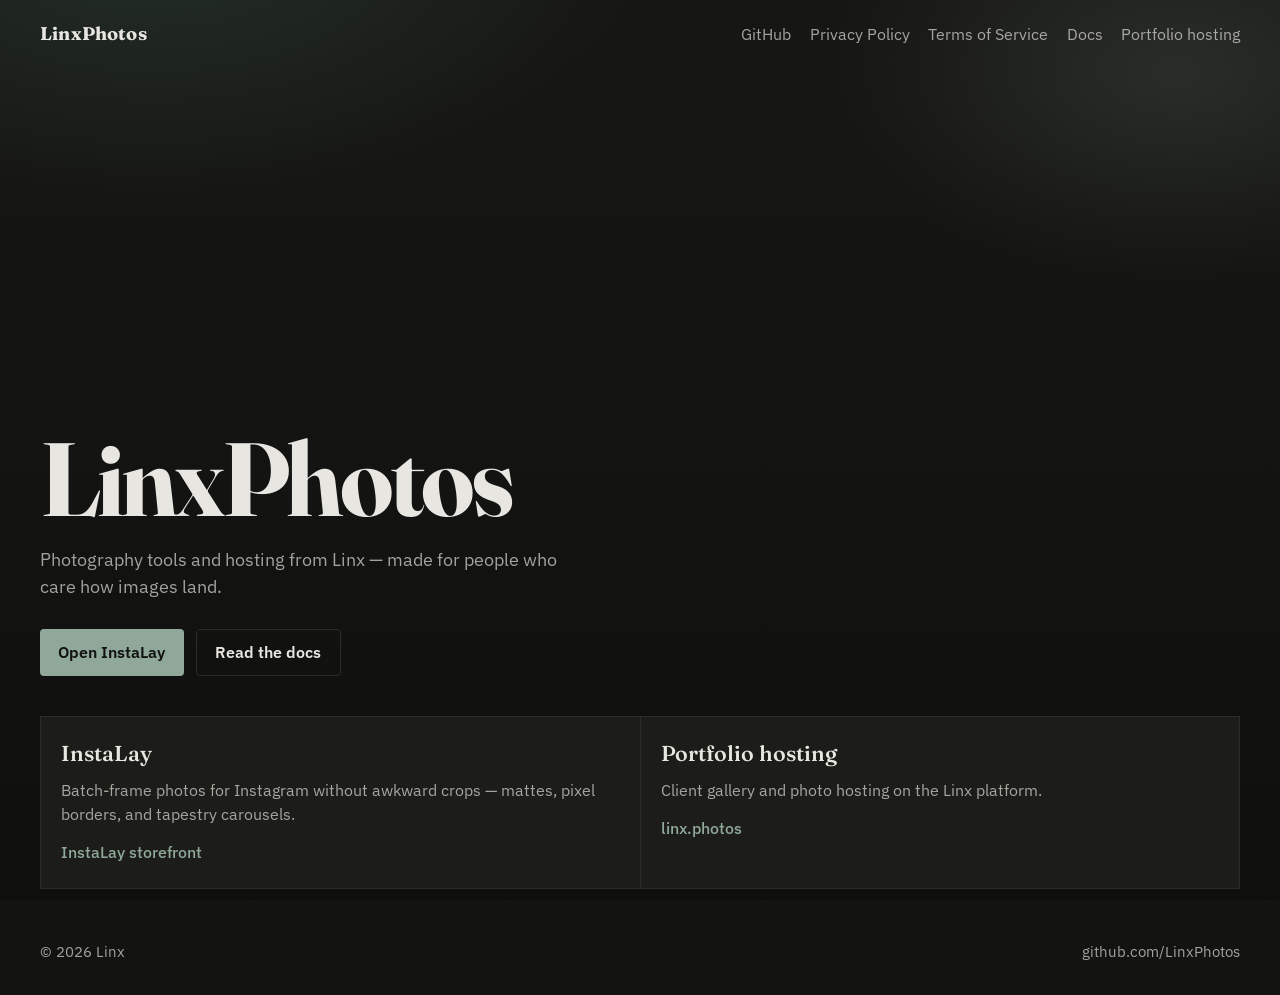
==== commit 73dfc9c6: "Fix InstaLay storefront links to use /InstaLay/ path. Also wire privacy/terms into the org homepage " ====
--- a/index.html
+++ b/index.html
@@ -23,6 +23,8 @@
       <p class="mark">LinxPhotos</p>
       <nav>
         <a href="https://github.com/LinxPhotos">GitHub</a>
+        <a href="./privacy-policy.html">Privacy Policy</a>
+        <a href="./terms-of-service.html">Terms of Service</a>
         <a href="https://github.com/LinxPhotos/docs.linx.photos">Docs</a>
         <a href="https://linx.photos/">Portfolio hosting</a>
       </nav>
@@ -35,7 +37,7 @@
         images land.
       </p>
       <div class="cta">
-        <a class="btn primary" href="https://linxphotos.github.io/insta-lay/">Open InstaLay</a>
+        <a class="btn primary" href="https://linxphotos.github.io/InstaLay/">Open InstaLay</a>
         <a class="btn ghost" href="https://github.com/LinxPhotos/docs.linx.photos">Read the docs</a>
       </div>
     </main>
@@ -47,7 +49,7 @@
           Batch-frame photos for Instagram without awkward crops — mattes,
           pixel borders, and tapestry carousels.
         </p>
-        <a href="https://linxphotos.github.io/insta-lay/">InstaLay storefront</a>
+        <a href="https://linxphotos.github.io/InstaLay/">InstaLay storefront</a>
       </article>
       <article class="product">
         <h2>Portfolio hosting</h2>
--- a/styles.css
+++ b/styles.css
@@ -173,6 +173,51 @@
   font-weight: 500;
 }
 
+.policy-page {
+  padding: clamp(2.5rem, 7vh, 5rem) clamp(1.25rem, 4vw, 2.5rem) 3rem;
+}
+
+.policy {
+  max-width: 900px;
+}
+
+.policy h1 {
+  margin: 0 0 1rem;
+  font-family: Fraunces, Georgia, serif;
+  font-size: clamp(2rem, 5vw, 3rem);
+  letter-spacing: -0.03em;
+  line-height: 1.08;
+}
+
+.policy .meta {
+  margin: 0 0 1.25rem;
+  color: var(--ink-dim);
+  font-size: 0.95rem;
+}
+
+.policy h2 {
+  margin: 1.75rem 0 0.75rem;
+  font-family: Fraunces, Georgia, serif;
+  font-size: 1.35rem;
+  font-weight: 560;
+}
+
+.policy p {
+  margin: 0 0 1rem;
+  color: var(--ink-dim);
+  line-height: 1.7;
+}
+
+.policy ul {
+  margin: 0 0 1rem;
+  padding-left: 1.25rem;
+  color: var(--ink-dim);
+}
+
+.policy li {
+  margin: 0.35rem 0;
+}
+
 footer {
   display: flex;
   flex-wrap: wrap;
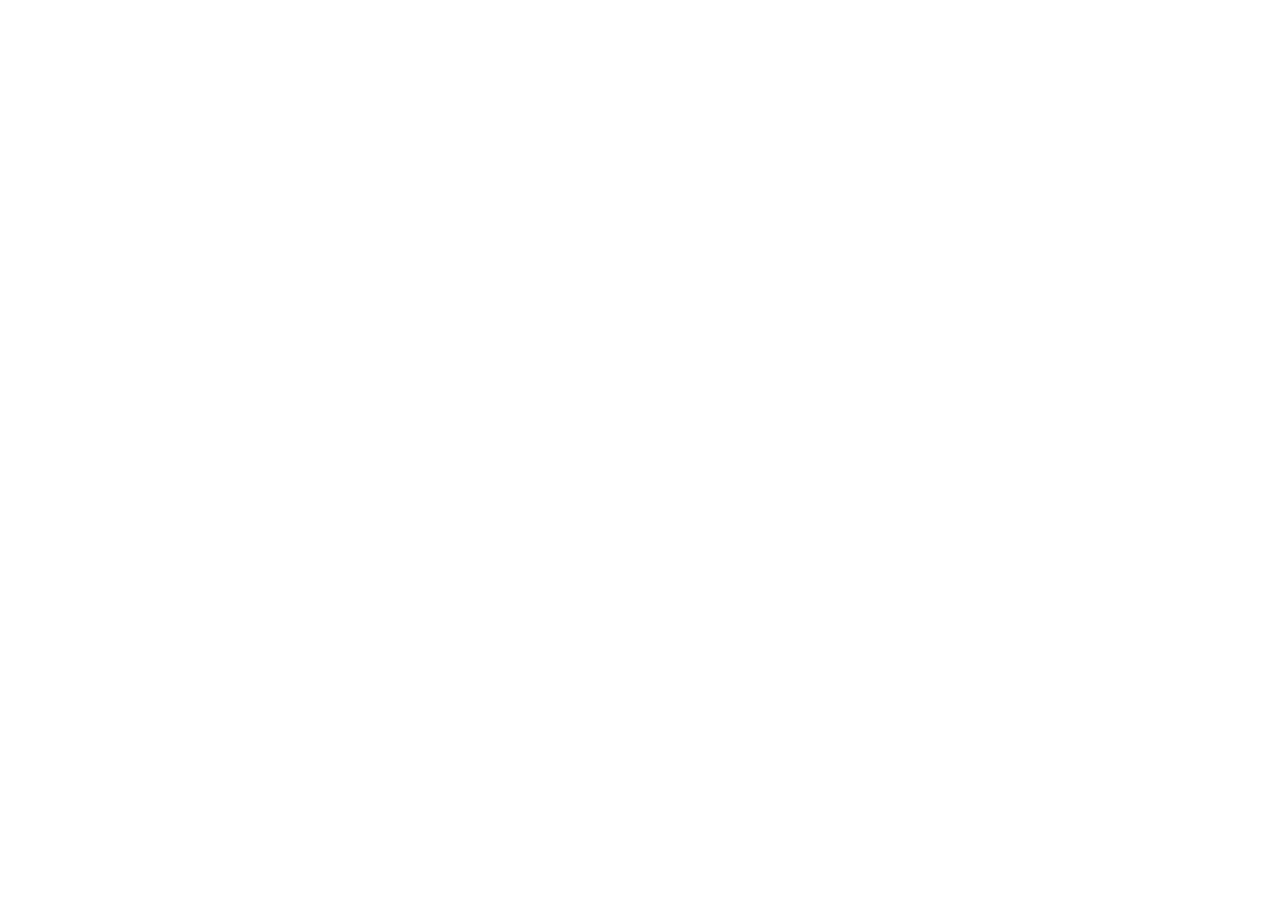
==== commit d448f823: "Redirect the org homepage, privacy policy, and terms to linx.photos. The product notes from that pag" ====
--- a/index.html
+++ b/index.html
@@ -3,69 +3,15 @@
   <head>
     <meta charset="utf-8" />
     <meta name="viewport" content="width=device-width, initial-scale=1" />
-    <meta
-      name="description"
-      content="LinxPhotos — photography tools and hosting from Linx."
-    />
-    <title>LinxPhotos</title>
+    <meta name="robots" content="noindex, follow" />
+    <meta name="description" content="Linx Photos has moved to linx.photos." />
+    <link rel="canonical" href="https://linx.photos/" />
+    <meta http-equiv="refresh" content="0; url=https://linx.photos/" />
+    <title>Linx Photos</title>
     <link rel="icon" href="./favicon.svg" type="image/svg+xml" />
-    <link rel="preconnect" href="https://fonts.googleapis.com" />
-    <link rel="preconnect" href="https://fonts.gstatic.com" crossorigin />
-    <link
-      href="https://fonts.googleapis.com/css2?family=Fraunces:opsz,wght@9..144,560;9..144,700&family=IBM+Plex+Sans:wght@400;500;600&display=swap"
-      rel="stylesheet"
-    />
-    <link rel="stylesheet" href="./styles.css" />
+    <script>location.replace("https://linx.photos/");</script>
   </head>
   <body>
-    <div class="atmosphere" aria-hidden="true"></div>
-    <header class="top">
-      <p class="mark">LinxPhotos</p>
-      <nav>
-        <a href="https://github.com/LinxPhotos">GitHub</a>
-        <a href="./privacy-policy.html">Privacy Policy</a>
-        <a href="./terms-of-service.html">Terms of Service</a>
-        <a href="https://github.com/LinxPhotos/docs.linx.photos">Docs</a>
-        <a href="https://linx.photos/">Portfolio hosting</a>
-      </nav>
-    </header>
-
-    <main class="hero">
-      <h1>LinxPhotos</h1>
-      <p class="lede">
-        Photography tools and hosting from Linx — made for people who care how
-        images land.
-      </p>
-      <div class="cta">
-        <a class="btn primary" href="https://linxphotos.github.io/InstaLay/">Open InstaLay</a>
-        <a class="btn ghost" href="https://github.com/LinxPhotos/docs.linx.photos">Read the docs</a>
-      </div>
-    </main>
-
-    <section class="products" aria-label="Products">
-      <article class="product">
-        <h2>InstaLay</h2>
-        <p>
-          Batch-frame photos for Instagram without awkward crops — mattes,
-          pixel borders, and tapestry carousels.
-        </p>
-        <a href="https://linxphotos.github.io/InstaLay/">InstaLay storefront</a>
-      </article>
-      <article class="product">
-        <h2>Portfolio hosting</h2>
-        <p>
-          Client gallery and photo hosting on the Linx platform.
-        </p>
-        <a href="https://linx.photos/">linx.photos</a>
-      </article>
-    </section>
-
-    <footer>
-      <span>© <span id="y"></span> Linx</span>
-      <a href="https://github.com/LinxPhotos">github.com/LinxPhotos</a>
-    </footer>
-    <script>
-      document.getElementById("y").textContent = String(new Date().getFullYear());
-    </script>
+    <p>Linx Photos is at <a href="https://linx.photos/">linx.photos</a>.</p>
   </body>
 </html>
